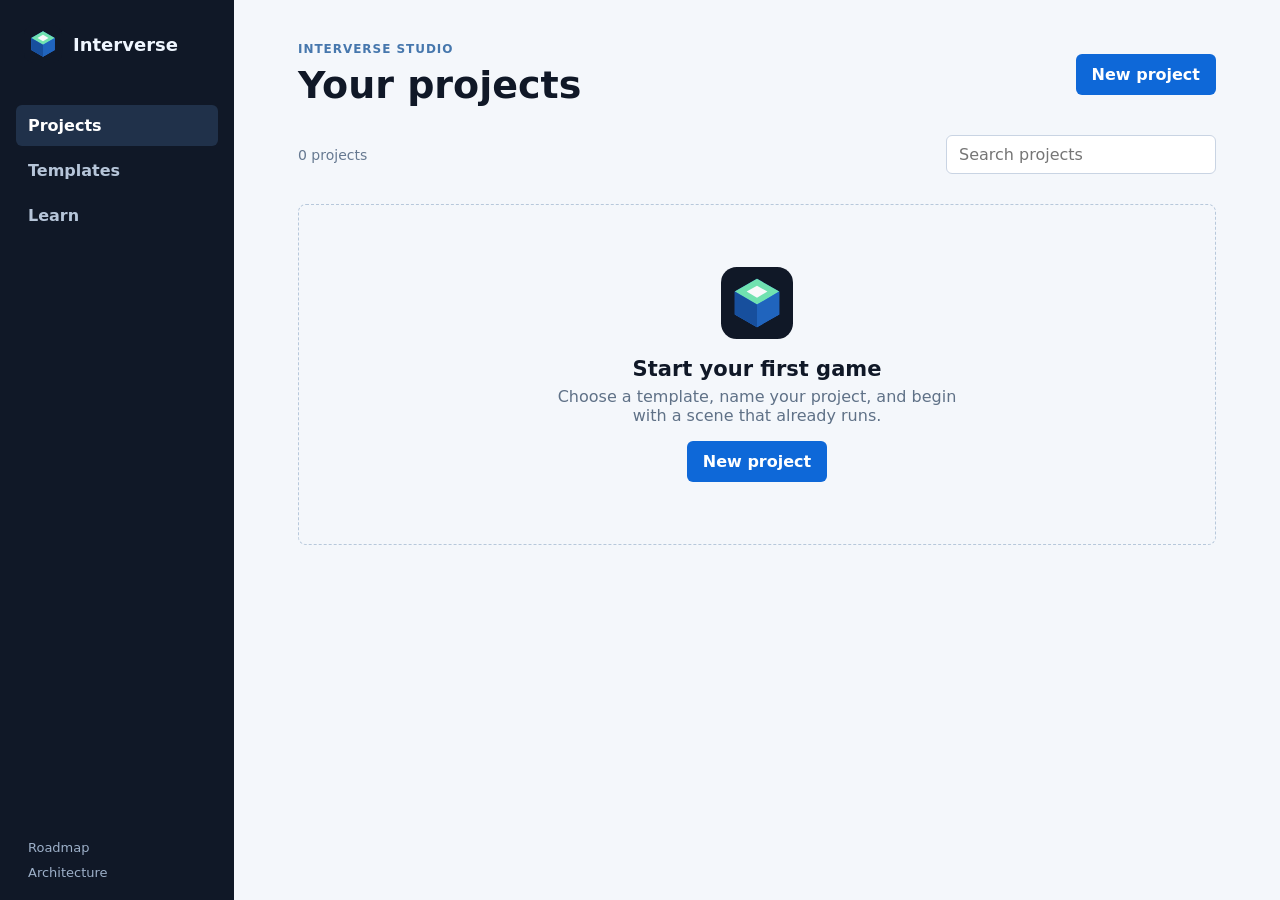
==== docs/index.html @ 60741299 "Add project manifest workflow" ====
<!doctype html>
<html lang="en">
  <head>
    <meta charset="utf-8" />
    <meta name="viewport" content="width=device-width, initial-scale=1" />
    <meta name="theme-color" content="#101827" />
    <meta name="apple-mobile-web-app-capable" content="yes" />
    <meta name="apple-mobile-web-app-status-bar-style" content="black-translucent" />
    <title>Interverse Studio</title>
    <link rel="manifest" href="manifest.webmanifest" />
    <link rel="icon" href="assets/interverse-mark.svg" type="image/svg+xml" />
    <link rel="apple-touch-icon" href="assets/interverse-mark-180.png" />
    <link rel="stylesheet" href="styles.css" />
  </head>
  <body>
    <div class="app-shell">
      <aside class="sidebar" aria-label="Main navigation">
        <a class="brand" href="./" aria-label="Interverse Studio home"><img src="assets/interverse-mark.svg" alt="" width="38" height="38" /><span>Interverse</span></a>
        <nav>
          <button class="nav-item active" type="button" data-view="projects">Projects</button>
          <button class="nav-item" type="button" data-view="templates">Templates</button>
          <button class="nav-item" type="button" data-view="learn">Learn</button>
        </nav>
        <div class="sidebar-footer"><a href="roadmap.md">Roadmap</a><a href="architecture.md">Architecture</a></div>
      </aside>
      <main>
        <header class="topbar"><div><p class="eyebrow">Interverse Studio</p><h1 id="view-title">Your projects</h1></div><button class="primary-button" id="new-project-button" type="button">New project</button></header>
        <section id="install-banner" class="install-banner" hidden aria-live="polite"><div><strong>Keep Studio close</strong><p id="install-copy">Install Interverse Studio for a focused, app-like workspace.</p></div><div class="install-actions"><button class="text-button" id="dismiss-install" type="button">Not now</button><button class="secondary-button" id="install-button" type="button">Install</button></div></section>
        <section class="content-view active" data-view-content="projects"><div class="project-toolbar"><p id="project-count" class="muted"></p><label class="search-field"><span class="sr-only">Search projects</span><input id="project-search" type="search" placeholder="Search projects" autocomplete="off" /></label></div><div id="project-grid" class="project-grid"></div><section id="empty-state" class="empty-state" hidden><img src="assets/interverse-mark.svg" alt="" width="72" height="72" /><h2>Start your first game</h2><p>Choose a template, name your project, and begin with a scene that already runs.</p><button class="primary-button" type="button" data-open-project-dialog>New project</button></section></section>
        <section class="content-view" data-view-content="templates" hidden><div class="section-heading"><p class="eyebrow">Starting points</p><h2>Templates made for the first playable build</h2></div><div id="template-grid" class="template-grid"></div></section>
        <section class="content-view" data-view-content="learn" hidden><div class="section-heading"><p class="eyebrow">Learn by building</p><h2>The shortest route to a playable scene</h2></div><ol class="learning-path"><li><span>1</span><div><strong>Create a project</strong><p>Start from a focused 2D template instead of an empty scene.</p></div></li><li><span>2</span><div><strong>Build one interaction</strong><p>Place a player, an obstacle, and a goal before adding more systems.</p></div></li><li><span>3</span><div><strong>Play and share</strong><p>Use web preview first, then export through the native editor when it is ready.</p></div></li></ol></section>
      </main>
    </div>
    <dialog id="project-dialog" aria-labelledby="dialog-title"><form id="project-form" method="dialog"><div class="dialog-header"><div><p class="eyebrow">New project</p><h2 id="dialog-title">Choose a starting point</h2></div><button class="icon-button" type="button" id="close-dialog" aria-label="Close">&#215;</button></div><label class="form-label" for="project-name">Project name</label><input id="project-name" name="project-name" maxlength="48" placeholder="My first game" required /><fieldset><legend>Template</legend><div id="template-options" class="template-options"></div></fieldset><div class="dialog-actions"><button class="text-button" type="button" id="cancel-dialog">Cancel</button><button class="primary-button" type="submit">Create project</button></div></form></dialog>
    <template id="project-card-template"><article class="project-card"><div class="project-art"><span></span></div><div class="project-card-content"><p class="project-template"></p><h2></h2><div class="project-meta"><span class="project-date"></span><div class="project-actions"><button class="export-project" type="button">Export</button><button class="delete-project" type="button">Remove</button></div></div></div></article></template>
    <script src="app.js"></script>
  </body>
</html>
---- docs/styles.css ----
:root { color: #101827; background: #f4f7fb; font-family: Inter, ui-sans-serif, system-ui, -apple-system, BlinkMacSystemFont, "Segoe UI", sans-serif; }
* { box-sizing: border-box; }
[hidden] { display: none !important; }
body { margin: 0; min-width: 320px; }
button, input { font: inherit; }
button { cursor: pointer; }
.app-shell { min-height: 100vh; display: grid; grid-template-columns: 234px minmax(0, 1fr); }
.sidebar { background: #101827; color: #eff6ff; display: flex; flex-direction: column; padding: 25px 16px 20px; }
.brand { color: inherit; display: flex; align-items: center; gap: 11px; font-size: 18px; font-weight: 750; text-decoration: none; margin: 0 8px 42px; }
.brand img { border-radius: 10px; }
nav { display: grid; gap: 4px; }
.nav-item { background: transparent; border: 0; border-radius: 6px; color: #b6c5d9; font-weight: 650; padding: 11px 12px; text-align: left; }
.nav-item:hover, .nav-item.active { background: #20314a; color: #fff; }
.sidebar-footer { display: grid; gap: 10px; margin: auto 12px 0; }
.sidebar-footer a { color: #9db0c9; font-size: 13px; text-decoration: none; }
.sidebar-footer a:hover { color: #fff; }
main { max-width: 1420px; padding: 42px clamp(24px, 5vw, 78px) 72px; width: 100%; }
.topbar { align-items: center; display: flex; gap: 20px; justify-content: space-between; margin-bottom: 28px; }
.eyebrow { color: #4677ad; font-size: 12px; font-weight: 800; letter-spacing: .08em; margin: 0 0 7px; text-transform: uppercase; }
h1, h2, p { margin-top: 0; }
h1 { font-size: clamp(28px, 3vw, 38px); letter-spacing: 0; margin-bottom: 0; }
h2 { letter-spacing: 0; }
.primary-button, .secondary-button, .text-button, .icon-button { border-radius: 6px; border: 0; font-weight: 750; }
.primary-button { background: #0e68d8; color: #fff; padding: 11px 16px; }
.primary-button:hover { background: #0759bd; }
.secondary-button { background: #fff; border: 1px solid #b6c5d9; color: #16233a; padding: 9px 13px; }
.text-button { background: transparent; color: #335779; padding: 9px 12px; }
.text-button:hover { color: #0e68d8; }
.install-banner { align-items: center; background: #dcecff; border: 1px solid #b7d5fb; border-radius: 8px; display: flex; gap: 20px; justify-content: space-between; margin-bottom: 31px; padding: 16px 18px; }
.install-banner strong { font-size: 15px; }
.install-banner p { color: #3d5570; font-size: 14px; margin: 4px 0 0; }
.install-actions { display: flex; align-items: center; gap: 2px; flex-shrink: 0; }
.content-view { animation: appear .18s ease-out; }
@keyframes appear { from { opacity: 0; transform: translateY(4px); } to { opacity: 1; transform: none; } }
.project-toolbar { align-items: center; display: flex; justify-content: space-between; margin-bottom: 18px; }
.muted { color: #667991; font-size: 14px; margin: 0; }
.search-field input { background: #fff; border: 1px solid #c9d4e3; border-radius: 6px; padding: 9px 12px; width: min(270px, 42vw); }
.search-field input:focus, #project-name:focus { border-color: #0e68d8; box-shadow: 0 0 0 3px #b7d5fb; outline: 0; }
.project-grid, .template-grid { display: grid; gap: 18px; grid-template-columns: repeat(auto-fill, minmax(220px, 1fr)); }
.project-card { background: #fff; border: 1px solid #d7e0eb; border-radius: 8px; overflow: hidden; }
.project-art { align-items: center; aspect-ratio: 1.8; background: linear-gradient(135deg, #174f9d, #2b79e8 55%, #70e2b0); display: flex; justify-content: center; }
.project-art span { background: #fff; border-radius: 50%; box-shadow: 44px 22px 0 #9fe9c9, -44px 18px 0 #f7c65b; height: 38px; width: 38px; }
.project-card-content { padding: 15px; }
.project-template { color: #4677ad; font-size: 12px; font-weight: 800; letter-spacing: .06em; margin-bottom: 6px; text-transform: uppercase; }
.project-card h2 { font-size: 17px; margin-bottom: 18px; overflow-wrap: anywhere; }
.project-meta { align-items: center; color: #72849a; display: flex; font-size: 12px; justify-content: space-between; }
.project-actions { display: flex; gap: 12px; }
.export-project { background: transparent; border: 0; color: #0e68d8; font-size: 12px; padding: 0; }
.export-project:hover { text-decoration: underline; }
.delete-project { background: transparent; border: 0; color: #64768c; font-size: 12px; padding: 0; }
.delete-project:hover { color: #bf283c; text-decoration: underline; }
.empty-state { align-items: center; border: 1px dashed #b7c8db; border-radius: 8px; display: flex; flex-direction: column; margin-top: 12px; padding: 62px 22px; text-align: center; }
.empty-state h2 { font-size: 21px; margin: 18px 0 6px; }
.empty-state p { color: #5f7187; max-width: 420px; }
.section-heading { max-width: 660px; margin-bottom: 26px; }
.section-heading h2 { font-size: clamp(24px, 2.5vw, 31px); margin-bottom: 0; }
.template-card { background: #fff; border: 1px solid #d7e0eb; border-radius: 8px; min-height: 194px; padding: 20px; }
.template-card:nth-child(2n) { border-top: 4px solid #f1b544; }
.template-card:nth-child(3n) { border-top: 4px solid #38b98d; }
.template-icon { align-items: center; background: #e4f0ff; border-radius: 6px; color: #0e68d8; display: flex; font-weight: 850; height: 35px; justify-content: center; width: 35px; }
.template-card h3 { font-size: 17px; margin: 18px 0 7px; }
.template-card p { color: #60728a; font-size: 14px; min-height: 42px; }
.template-card button { margin-top: 9px; }
.learning-path { display: grid; gap: 1px; list-style: none; margin: 0; max-width: 720px; padding: 0; }
.learning-path li { align-items: flex-start; background: #fff; border: 1px solid #d7e0eb; display: flex; gap: 17px; padding: 19px; }
.learning-path li:first-child { border-radius: 8px 8px 0 0; }
.learning-path li:last-child { border-radius: 0 0 8px 8px; }
.learning-path span { align-items: center; background: #101827; border-radius: 50%; color: #fff; display: flex; flex: 0 0 29px; font-size: 13px; font-weight: 750; height: 29px; justify-content: center; }
.learning-path strong { font-size: 16px; }
.learning-path p { color: #60728a; font-size: 14px; margin: 5px 0 0; }
dialog { border: 0; border-radius: 8px; box-shadow: 0 24px 80px #0b172b66; color: #101827; max-width: min(510px, calc(100% - 32px)); padding: 0; width: 100%; }
dialog::backdrop { background: #10182799; }
dialog form { padding: 25px; }
.dialog-header { align-items: flex-start; display: flex; justify-content: space-between; margin-bottom: 23px; }
.dialog-header h2 { font-size: 23px; margin-bottom: 0; }
.icon-button { background: transparent; color: #52657d; font-size: 28px; line-height: 24px; padding: 1px 7px; }
.form-label, legend { display: block; font-size: 13px; font-weight: 750; margin-bottom: 7px; }
#project-name { border: 1px solid #c9d4e3; border-radius: 6px; padding: 11px; width: 100%; }
fieldset { border: 0; margin: 24px 0 0; padding: 0; }
.template-options { display: grid; gap: 8px; }
.template-option { align-items: center; border: 1px solid #d1dce9; border-radius: 6px; display: flex; gap: 10px; padding: 11px; }
.template-option:has(input:checked) { background: #edf5ff; border-color: #75aae8; }
.template-option input { accent-color: #0e68d8; }
.template-option span { display: block; }
.template-option small { color: #63758c; display: block; margin-top: 2px; }
.dialog-actions { display: flex; gap: 8px; justify-content: flex-end; margin-top: 25px; }
.sr-only { height: 1px; margin: -1px; overflow: hidden; position: absolute; width: 1px; clip: rect(0, 0, 0, 0); }
@media (max-width: 700px) { .app-shell { display: block; } .sidebar { align-items: center; flex-direction: row; min-height: 68px; padding: 12px 16px; } .brand { margin: 0 21px 0 0; } .brand span { display: none; } .sidebar nav { display: flex; gap: 2px; } .nav-item { padding: 9px 8px; font-size: 13px; } .sidebar-footer { display: none; } main { padding: 28px 20px 48px; } .topbar { align-items: flex-start; } .primary-button { padding: 10px 12px; } .install-banner { align-items: flex-start; flex-direction: column; gap: 10px; } .project-toolbar { align-items: flex-start; flex-direction: column; gap: 12px; } .search-field, .search-field input { width: 100%; } .project-grid, .template-grid { grid-template-columns: 1fr; } }
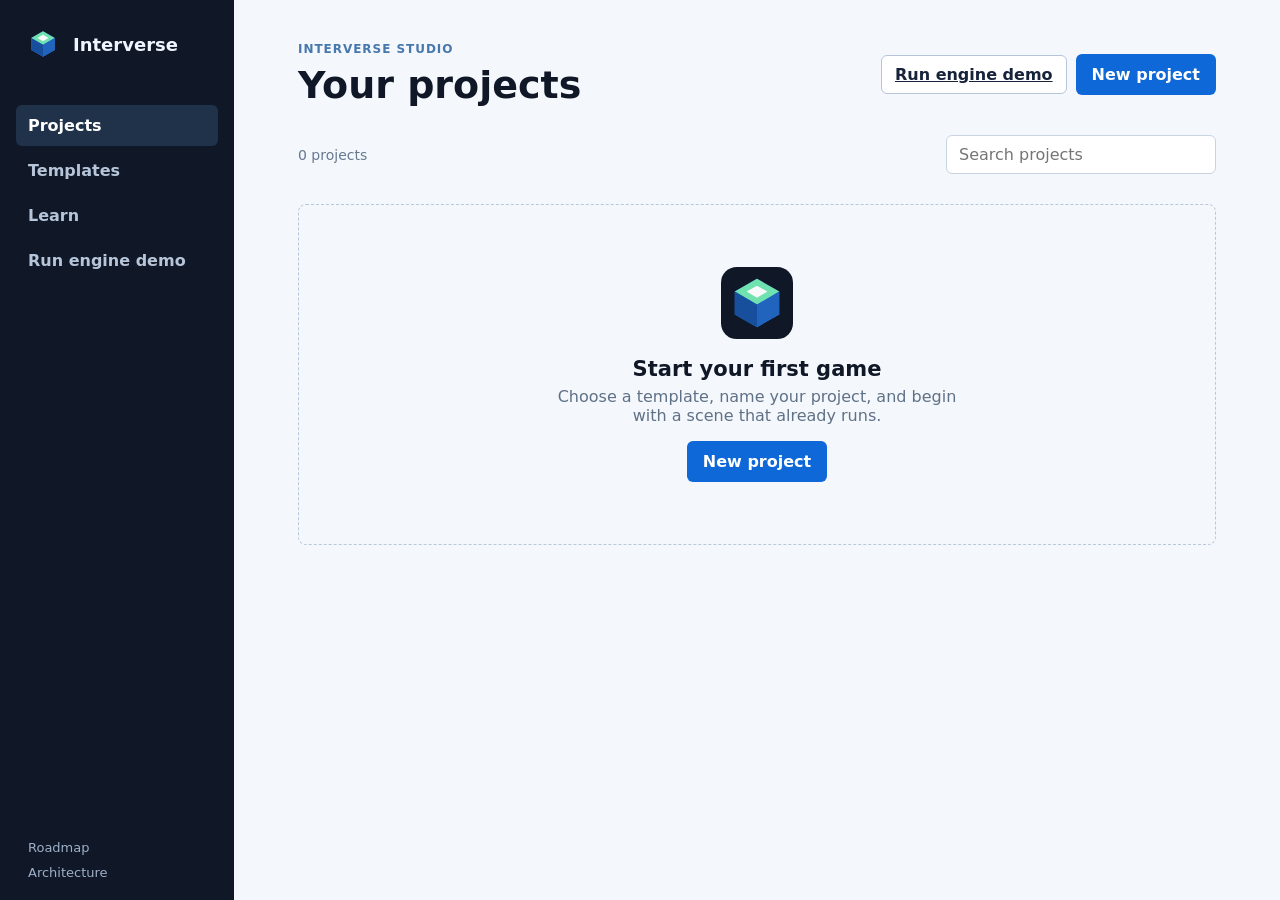
==== commit 4157997d: "Publish engine demo to Pages" ====
--- a/docs/index.html
+++ b/docs/index.html
@@ -20,11 +20,12 @@
           <button class="nav-item active" type="button" data-view="projects">Projects</button>
           <button class="nav-item" type="button" data-view="templates">Templates</button>
           <button class="nav-item" type="button" data-view="learn">Learn</button>
+          <a class="nav-item" href="play/">Run engine demo</a>
         </nav>
         <div class="sidebar-footer"><a href="roadmap.md">Roadmap</a><a href="architecture.md">Architecture</a></div>
       </aside>
       <main>
-        <header class="topbar"><div><p class="eyebrow">Interverse Studio</p><h1 id="view-title">Your projects</h1></div><button class="primary-button" id="new-project-button" type="button">New project</button></header>
+        <header class="topbar"><div><p class="eyebrow">Interverse Studio</p><h1 id="view-title">Your projects</h1></div><div class="topbar-actions"><a class="secondary-button" href="play/">Run engine demo</a><button class="primary-button" id="new-project-button" type="button">New project</button></div></header>
         <section id="install-banner" class="install-banner" hidden aria-live="polite"><div><strong>Keep Studio close</strong><p id="install-copy">Install Interverse Studio for a focused, app-like workspace.</p></div><div class="install-actions"><button class="text-button" id="dismiss-install" type="button">Not now</button><button class="secondary-button" id="install-button" type="button">Install</button></div></section>
         <section class="content-view active" data-view-content="projects"><div class="project-toolbar"><p id="project-count" class="muted"></p><label class="search-field"><span class="sr-only">Search projects</span><input id="project-search" type="search" placeholder="Search projects" autocomplete="off" /></label></div><div id="project-grid" class="project-grid"></div><section id="empty-state" class="empty-state" hidden><img src="assets/interverse-mark.svg" alt="" width="72" height="72" /><h2>Start your first game</h2><p>Choose a template, name your project, and begin with a scene that already runs.</p><button class="primary-button" type="button" data-open-project-dialog>New project</button></section></section>
         <section class="content-view" data-view-content="templates" hidden><div class="section-heading"><p class="eyebrow">Starting points</p><h2>Templates made for the first playable build</h2></div><div id="template-grid" class="template-grid"></div></section>
--- a/docs/styles.css
+++ b/docs/styles.css
@@ -9,13 +9,14 @@
 .brand { color: inherit; display: flex; align-items: center; gap: 11px; font-size: 18px; font-weight: 750; text-decoration: none; margin: 0 8px 42px; }
 .brand img { border-radius: 10px; }
 nav { display: grid; gap: 4px; }
-.nav-item { background: transparent; border: 0; border-radius: 6px; color: #b6c5d9; font-weight: 650; padding: 11px 12px; text-align: left; }
+.nav-item { background: transparent; border: 0; border-radius: 6px; color: #b6c5d9; display: block; font-weight: 650; padding: 11px 12px; text-align: left; text-decoration: none; }
 .nav-item:hover, .nav-item.active { background: #20314a; color: #fff; }
 .sidebar-footer { display: grid; gap: 10px; margin: auto 12px 0; }
 .sidebar-footer a { color: #9db0c9; font-size: 13px; text-decoration: none; }
 .sidebar-footer a:hover { color: #fff; }
 main { max-width: 1420px; padding: 42px clamp(24px, 5vw, 78px) 72px; width: 100%; }
 .topbar { align-items: center; display: flex; gap: 20px; justify-content: space-between; margin-bottom: 28px; }
+.topbar-actions { align-items: center; display: flex; gap: 9px; }
 .eyebrow { color: #4677ad; font-size: 12px; font-weight: 800; letter-spacing: .08em; margin: 0 0 7px; text-transform: uppercase; }
 h1, h2, p { margin-top: 0; }
 h1 { font-size: clamp(28px, 3vw, 38px); letter-spacing: 0; margin-bottom: 0; }
@@ -85,4 +86,4 @@
 .template-option small { color: #63758c; display: block; margin-top: 2px; }
 .dialog-actions { display: flex; gap: 8px; justify-content: flex-end; margin-top: 25px; }
 .sr-only { height: 1px; margin: -1px; overflow: hidden; position: absolute; width: 1px; clip: rect(0, 0, 0, 0); }
-@media (max-width: 700px) { .app-shell { display: block; } .sidebar { align-items: center; flex-direction: row; min-height: 68px; padding: 12px 16px; } .brand { margin: 0 21px 0 0; } .brand span { display: none; } .sidebar nav { display: flex; gap: 2px; } .nav-item { padding: 9px 8px; font-size: 13px; } .sidebar-footer { display: none; } main { padding: 28px 20px 48px; } .topbar { align-items: flex-start; } .primary-button { padding: 10px 12px; } .install-banner { align-items: flex-start; flex-direction: column; gap: 10px; } .project-toolbar { align-items: flex-start; flex-direction: column; gap: 12px; } .search-field, .search-field input { width: 100%; } .project-grid, .template-grid { grid-template-columns: 1fr; } }
+@media (max-width: 700px) { .app-shell { display: block; } .sidebar { align-items: center; flex-direction: row; min-height: 68px; padding: 12px 16px; } .brand { margin: 0 21px 0 0; } .brand span { display: none; } .sidebar nav { display: flex; gap: 2px; } .nav-item { padding: 9px 8px; font-size: 13px; } .sidebar nav .nav-item:last-child { display: none; } .sidebar-footer { display: none; } main { padding: 28px 20px 48px; } .topbar { align-items: flex-start; } .topbar-actions { flex-direction: column-reverse; align-items: stretch; } .primary-button, .secondary-button { padding: 10px 12px; text-align: center; } .install-banner { align-items: flex-start; flex-direction: column; gap: 10px; } .project-toolbar { align-items: flex-start; flex-direction: column; gap: 12px; } .search-field, .search-field input { width: 100%; } .project-grid, .template-grid { grid-template-columns: 1fr; } }
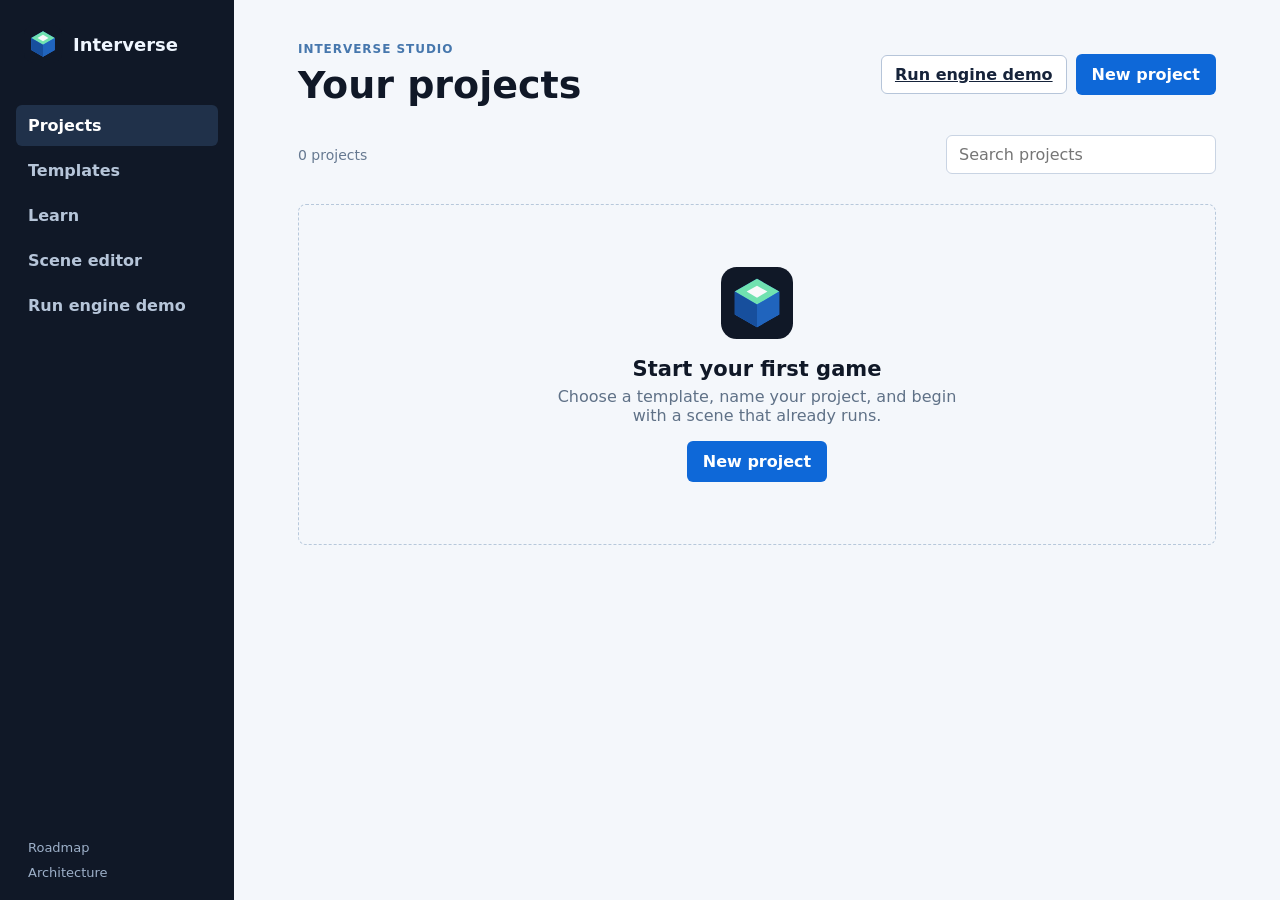
==== commit dacaf59a: "Add web scene editor" ====
--- a/docs/index.html
+++ b/docs/index.html
@@ -20,6 +20,7 @@
           <button class="nav-item active" type="button" data-view="projects">Projects</button>
           <button class="nav-item" type="button" data-view="templates">Templates</button>
           <button class="nav-item" type="button" data-view="learn">Learn</button>
+          <a class="nav-item" href="editor/">Scene editor</a>
           <a class="nav-item" href="play/">Run engine demo</a>
         </nav>
         <div class="sidebar-footer"><a href="roadmap.md">Roadmap</a><a href="architecture.md">Architecture</a></div>
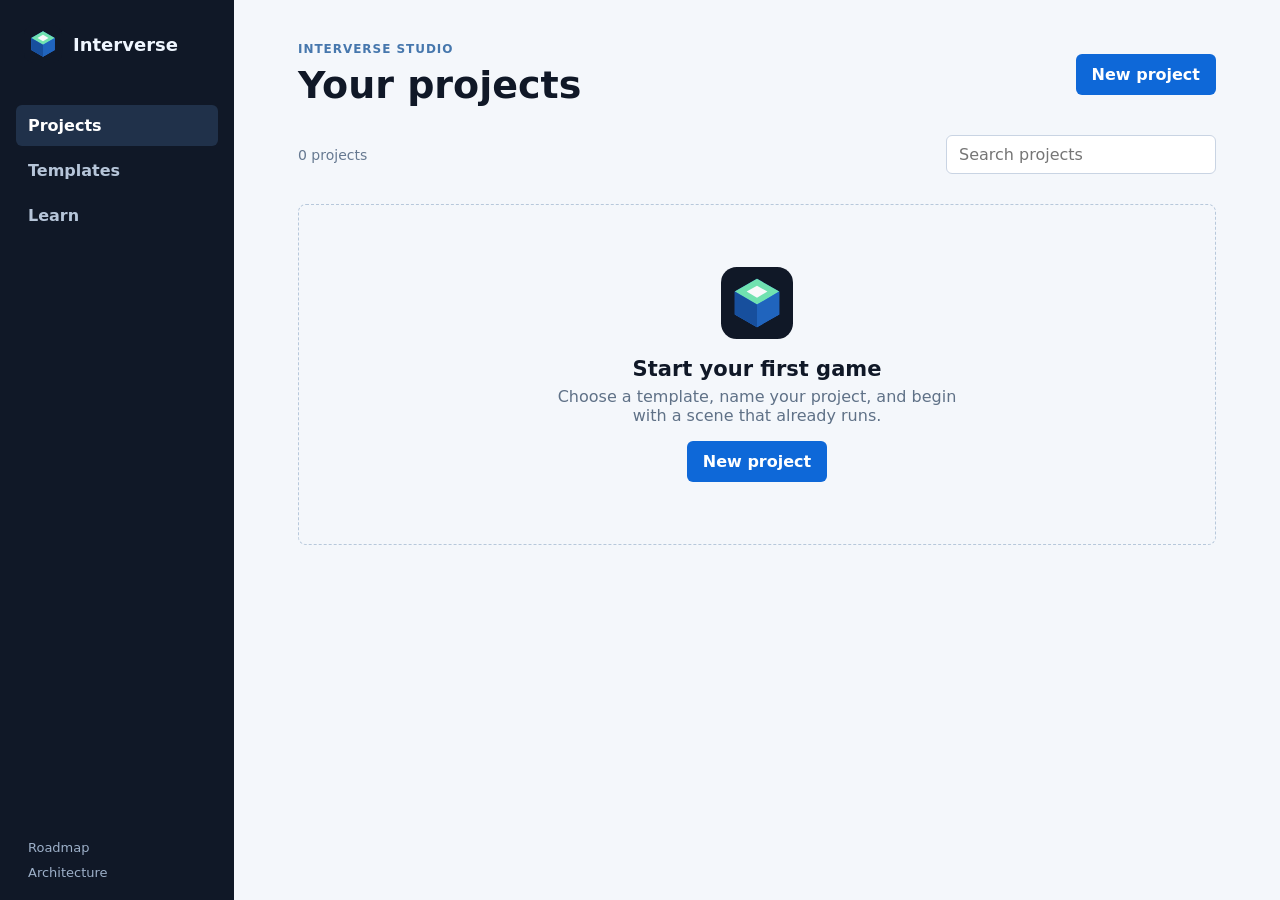
==== commit 3e19e1a8: "Merge pull request #5 from FabianB14/fabian-branch Fabian branch" ====
--- a/docs/index.html
+++ b/docs/index.html
@@ -20,13 +20,11 @@
           <button class="nav-item active" type="button" data-view="projects">Projects</button>
           <button class="nav-item" type="button" data-view="templates">Templates</button>
           <button class="nav-item" type="button" data-view="learn">Learn</button>
-          <a class="nav-item" href="editor/">Scene editor</a>
-          <a class="nav-item" href="play/">Run engine demo</a>
         </nav>
         <div class="sidebar-footer"><a href="roadmap.md">Roadmap</a><a href="architecture.md">Architecture</a></div>
       </aside>
       <main>
-        <header class="topbar"><div><p class="eyebrow">Interverse Studio</p><h1 id="view-title">Your projects</h1></div><div class="topbar-actions"><a class="secondary-button" href="play/">Run engine demo</a><button class="primary-button" id="new-project-button" type="button">New project</button></div></header>
+        <header class="topbar"><div><p class="eyebrow">Interverse Studio</p><h1 id="view-title">Your projects</h1></div><button class="primary-button" id="new-project-button" type="button">New project</button></header>
         <section id="install-banner" class="install-banner" hidden aria-live="polite"><div><strong>Keep Studio close</strong><p id="install-copy">Install Interverse Studio for a focused, app-like workspace.</p></div><div class="install-actions"><button class="text-button" id="dismiss-install" type="button">Not now</button><button class="secondary-button" id="install-button" type="button">Install</button></div></section>
         <section class="content-view active" data-view-content="projects"><div class="project-toolbar"><p id="project-count" class="muted"></p><label class="search-field"><span class="sr-only">Search projects</span><input id="project-search" type="search" placeholder="Search projects" autocomplete="off" /></label></div><div id="project-grid" class="project-grid"></div><section id="empty-state" class="empty-state" hidden><img src="assets/interverse-mark.svg" alt="" width="72" height="72" /><h2>Start your first game</h2><p>Choose a template, name your project, and begin with a scene that already runs.</p><button class="primary-button" type="button" data-open-project-dialog>New project</button></section></section>
         <section class="content-view" data-view-content="templates" hidden><div class="section-heading"><p class="eyebrow">Starting points</p><h2>Templates made for the first playable build</h2></div><div id="template-grid" class="template-grid"></div></section>
--- a/docs/styles.css
+++ b/docs/styles.css
@@ -9,14 +9,13 @@
 .brand { color: inherit; display: flex; align-items: center; gap: 11px; font-size: 18px; font-weight: 750; text-decoration: none; margin: 0 8px 42px; }
 .brand img { border-radius: 10px; }
 nav { display: grid; gap: 4px; }
-.nav-item { background: transparent; border: 0; border-radius: 6px; color: #b6c5d9; display: block; font-weight: 650; padding: 11px 12px; text-align: left; text-decoration: none; }
+.nav-item { background: transparent; border: 0; border-radius: 6px; color: #b6c5d9; font-weight: 650; padding: 11px 12px; text-align: left; }
 .nav-item:hover, .nav-item.active { background: #20314a; color: #fff; }
 .sidebar-footer { display: grid; gap: 10px; margin: auto 12px 0; }
 .sidebar-footer a { color: #9db0c9; font-size: 13px; text-decoration: none; }
 .sidebar-footer a:hover { color: #fff; }
 main { max-width: 1420px; padding: 42px clamp(24px, 5vw, 78px) 72px; width: 100%; }
 .topbar { align-items: center; display: flex; gap: 20px; justify-content: space-between; margin-bottom: 28px; }
-.topbar-actions { align-items: center; display: flex; gap: 9px; }
 .eyebrow { color: #4677ad; font-size: 12px; font-weight: 800; letter-spacing: .08em; margin: 0 0 7px; text-transform: uppercase; }
 h1, h2, p { margin-top: 0; }
 h1 { font-size: clamp(28px, 3vw, 38px); letter-spacing: 0; margin-bottom: 0; }
@@ -86,4 +85,4 @@
 .template-option small { color: #63758c; display: block; margin-top: 2px; }
 .dialog-actions { display: flex; gap: 8px; justify-content: flex-end; margin-top: 25px; }
 .sr-only { height: 1px; margin: -1px; overflow: hidden; position: absolute; width: 1px; clip: rect(0, 0, 0, 0); }
-@media (max-width: 700px) { .app-shell { display: block; } .sidebar { align-items: center; flex-direction: row; min-height: 68px; padding: 12px 16px; } .brand { margin: 0 21px 0 0; } .brand span { display: none; } .sidebar nav { display: flex; gap: 2px; } .nav-item { padding: 9px 8px; font-size: 13px; } .sidebar nav .nav-item:last-child { display: none; } .sidebar-footer { display: none; } main { padding: 28px 20px 48px; } .topbar { align-items: flex-start; } .topbar-actions { flex-direction: column-reverse; align-items: stretch; } .primary-button, .secondary-button { padding: 10px 12px; text-align: center; } .install-banner { align-items: flex-start; flex-direction: column; gap: 10px; } .project-toolbar { align-items: flex-start; flex-direction: column; gap: 12px; } .search-field, .search-field input { width: 100%; } .project-grid, .template-grid { grid-template-columns: 1fr; } }
+@media (max-width: 700px) { .app-shell { display: block; } .sidebar { align-items: center; flex-direction: row; min-height: 68px; padding: 12px 16px; } .brand { margin: 0 21px 0 0; } .brand span { display: none; } .sidebar nav { display: flex; gap: 2px; } .nav-item { padding: 9px 8px; font-size: 13px; } .sidebar-footer { display: none; } main { padding: 28px 20px 48px; } .topbar { align-items: flex-start; } .primary-button { padding: 10px 12px; } .install-banner { align-items: flex-start; flex-direction: column; gap: 10px; } .project-toolbar { align-items: flex-start; flex-direction: column; gap: 12px; } .search-field, .search-field input { width: 100%; } .project-grid, .template-grid { grid-template-columns: 1fr; } }
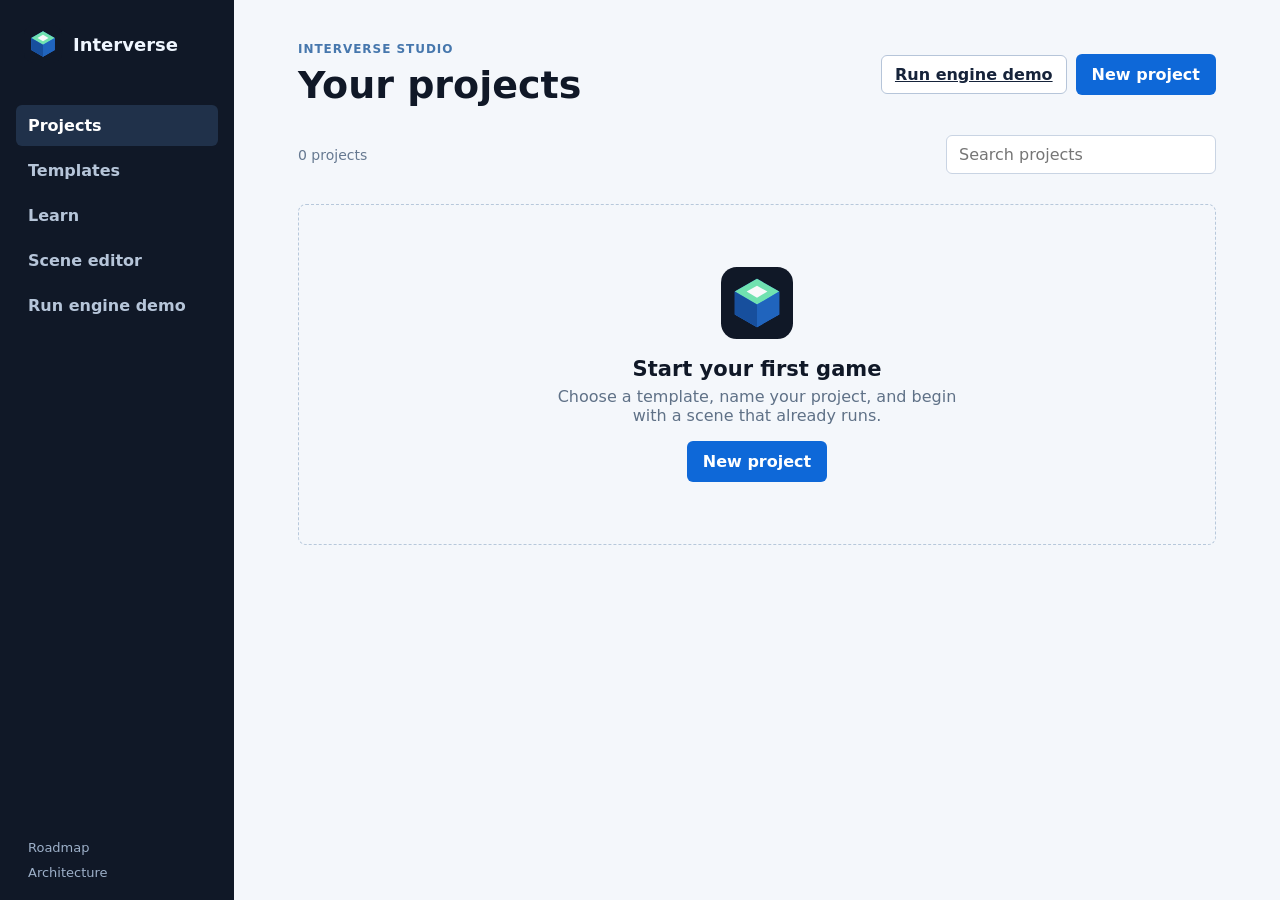
==== commit 29f3e2bb: "Merge pull request #7 from FabianB14/agent/web-runtime-reference Agent/web runtime reference" ====
--- a/docs/index.html
+++ b/docs/index.html
@@ -20,11 +20,13 @@
           <button class="nav-item active" type="button" data-view="projects">Projects</button>
           <button class="nav-item" type="button" data-view="templates">Templates</button>
           <button class="nav-item" type="button" data-view="learn">Learn</button>
+          <a class="nav-item" href="editor/">Scene editor</a>
+          <a class="nav-item" href="play/">Run engine demo</a>
         </nav>
         <div class="sidebar-footer"><a href="roadmap.md">Roadmap</a><a href="architecture.md">Architecture</a></div>
       </aside>
       <main>
-        <header class="topbar"><div><p class="eyebrow">Interverse Studio</p><h1 id="view-title">Your projects</h1></div><button class="primary-button" id="new-project-button" type="button">New project</button></header>
+        <header class="topbar"><div><p class="eyebrow">Interverse Studio</p><h1 id="view-title">Your projects</h1></div><div class="topbar-actions"><a class="secondary-button" href="play/">Run engine demo</a><button class="primary-button" id="new-project-button" type="button">New project</button></div></header>
         <section id="install-banner" class="install-banner" hidden aria-live="polite"><div><strong>Keep Studio close</strong><p id="install-copy">Install Interverse Studio for a focused, app-like workspace.</p></div><div class="install-actions"><button class="text-button" id="dismiss-install" type="button">Not now</button><button class="secondary-button" id="install-button" type="button">Install</button></div></section>
         <section class="content-view active" data-view-content="projects"><div class="project-toolbar"><p id="project-count" class="muted"></p><label class="search-field"><span class="sr-only">Search projects</span><input id="project-search" type="search" placeholder="Search projects" autocomplete="off" /></label></div><div id="project-grid" class="project-grid"></div><section id="empty-state" class="empty-state" hidden><img src="assets/interverse-mark.svg" alt="" width="72" height="72" /><h2>Start your first game</h2><p>Choose a template, name your project, and begin with a scene that already runs.</p><button class="primary-button" type="button" data-open-project-dialog>New project</button></section></section>
         <section class="content-view" data-view-content="templates" hidden><div class="section-heading"><p class="eyebrow">Starting points</p><h2>Templates made for the first playable build</h2></div><div id="template-grid" class="template-grid"></div></section>
--- a/docs/styles.css
+++ b/docs/styles.css
@@ -9,13 +9,14 @@
 .brand { color: inherit; display: flex; align-items: center; gap: 11px; font-size: 18px; font-weight: 750; text-decoration: none; margin: 0 8px 42px; }
 .brand img { border-radius: 10px; }
 nav { display: grid; gap: 4px; }
-.nav-item { background: transparent; border: 0; border-radius: 6px; color: #b6c5d9; font-weight: 650; padding: 11px 12px; text-align: left; }
+.nav-item { background: transparent; border: 0; border-radius: 6px; color: #b6c5d9; display: block; font-weight: 650; padding: 11px 12px; text-align: left; text-decoration: none; }
 .nav-item:hover, .nav-item.active { background: #20314a; color: #fff; }
 .sidebar-footer { display: grid; gap: 10px; margin: auto 12px 0; }
 .sidebar-footer a { color: #9db0c9; font-size: 13px; text-decoration: none; }
 .sidebar-footer a:hover { color: #fff; }
 main { max-width: 1420px; padding: 42px clamp(24px, 5vw, 78px) 72px; width: 100%; }
 .topbar { align-items: center; display: flex; gap: 20px; justify-content: space-between; margin-bottom: 28px; }
+.topbar-actions { align-items: center; display: flex; gap: 9px; }
 .eyebrow { color: #4677ad; font-size: 12px; font-weight: 800; letter-spacing: .08em; margin: 0 0 7px; text-transform: uppercase; }
 h1, h2, p { margin-top: 0; }
 h1 { font-size: clamp(28px, 3vw, 38px); letter-spacing: 0; margin-bottom: 0; }
@@ -85,4 +86,4 @@
 .template-option small { color: #63758c; display: block; margin-top: 2px; }
 .dialog-actions { display: flex; gap: 8px; justify-content: flex-end; margin-top: 25px; }
 .sr-only { height: 1px; margin: -1px; overflow: hidden; position: absolute; width: 1px; clip: rect(0, 0, 0, 0); }
-@media (max-width: 700px) { .app-shell { display: block; } .sidebar { align-items: center; flex-direction: row; min-height: 68px; padding: 12px 16px; } .brand { margin: 0 21px 0 0; } .brand span { display: none; } .sidebar nav { display: flex; gap: 2px; } .nav-item { padding: 9px 8px; font-size: 13px; } .sidebar-footer { display: none; } main { padding: 28px 20px 48px; } .topbar { align-items: flex-start; } .primary-button { padding: 10px 12px; } .install-banner { align-items: flex-start; flex-direction: column; gap: 10px; } .project-toolbar { align-items: flex-start; flex-direction: column; gap: 12px; } .search-field, .search-field input { width: 100%; } .project-grid, .template-grid { grid-template-columns: 1fr; } }
+@media (max-width: 700px) { .app-shell { display: block; } .sidebar { align-items: center; flex-direction: row; min-height: 68px; padding: 12px 16px; } .brand { margin: 0 21px 0 0; } .brand span { display: none; } .sidebar nav { display: flex; gap: 2px; } .nav-item { padding: 9px 8px; font-size: 13px; } .sidebar nav .nav-item:last-child { display: none; } .sidebar-footer { display: none; } main { padding: 28px 20px 48px; } .topbar { align-items: flex-start; } .topbar-actions { flex-direction: column-reverse; align-items: stretch; } .primary-button, .secondary-button { padding: 10px 12px; text-align: center; } .install-banner { align-items: flex-start; flex-direction: column; gap: 10px; } .project-toolbar { align-items: flex-start; flex-direction: column; gap: 12px; } .search-field, .search-field input { width: 100%; } .project-grid, .template-grid { grid-template-columns: 1fr; } }
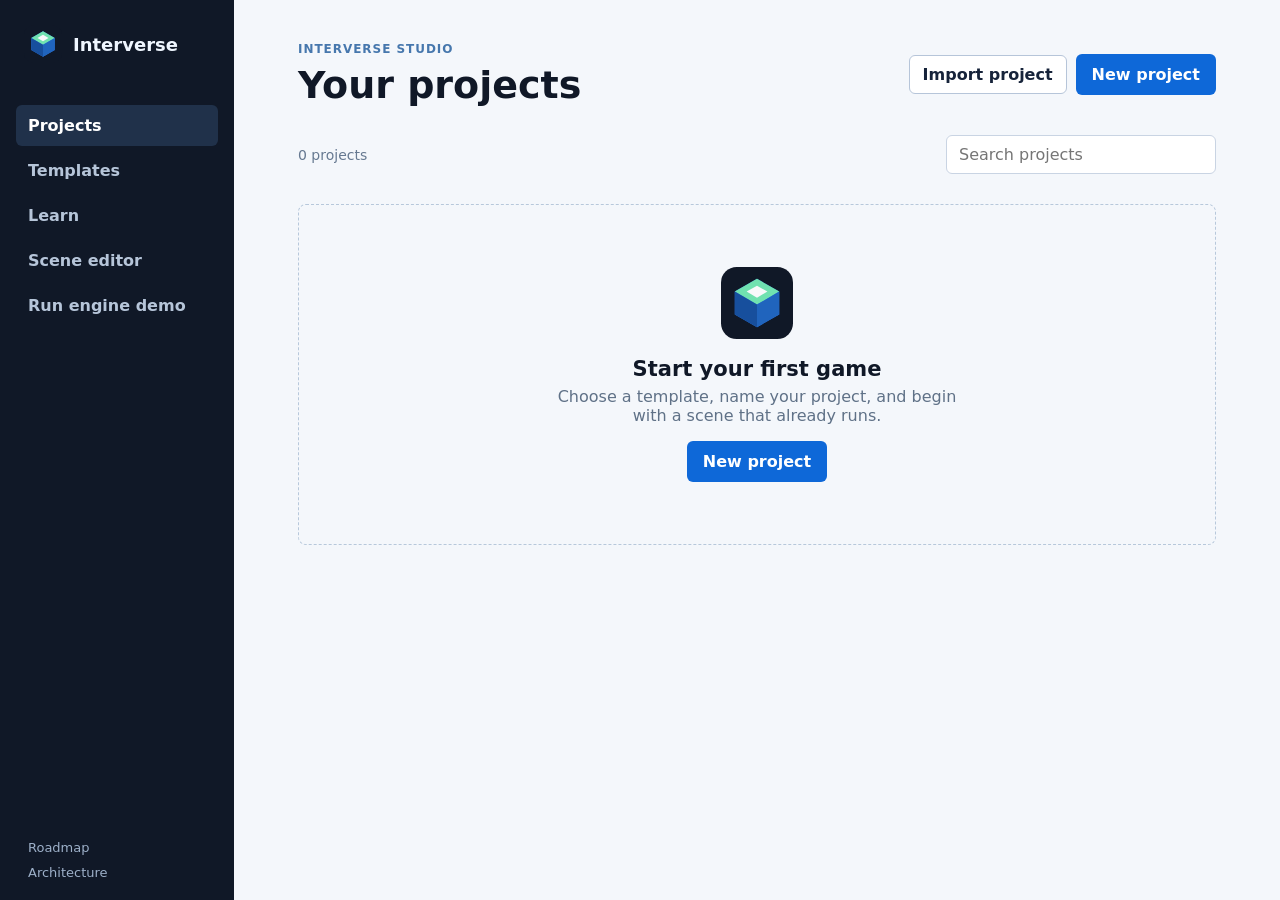
==== commit dde2ae80: "Add portable project workflow" ====
--- a/docs/index.html
+++ b/docs/index.html
@@ -26,7 +26,7 @@
         <div class="sidebar-footer"><a href="roadmap.md">Roadmap</a><a href="architecture.md">Architecture</a></div>
       </aside>
       <main>
-        <header class="topbar"><div><p class="eyebrow">Interverse Studio</p><h1 id="view-title">Your projects</h1></div><div class="topbar-actions"><a class="secondary-button" href="play/">Run engine demo</a><button class="primary-button" id="new-project-button" type="button">New project</button></div></header>
+        <header class="topbar"><div><p class="eyebrow">Interverse Studio</p><h1 id="view-title">Your projects</h1></div><div class="topbar-actions"><button class="secondary-button" id="import-project-button" type="button">Import project</button><button class="primary-button" id="new-project-button" type="button">New project</button></div></header>
         <section id="install-banner" class="install-banner" hidden aria-live="polite"><div><strong>Keep Studio close</strong><p id="install-copy">Install Interverse Studio for a focused, app-like workspace.</p></div><div class="install-actions"><button class="text-button" id="dismiss-install" type="button">Not now</button><button class="secondary-button" id="install-button" type="button">Install</button></div></section>
         <section class="content-view active" data-view-content="projects"><div class="project-toolbar"><p id="project-count" class="muted"></p><label class="search-field"><span class="sr-only">Search projects</span><input id="project-search" type="search" placeholder="Search projects" autocomplete="off" /></label></div><div id="project-grid" class="project-grid"></div><section id="empty-state" class="empty-state" hidden><img src="assets/interverse-mark.svg" alt="" width="72" height="72" /><h2>Start your first game</h2><p>Choose a template, name your project, and begin with a scene that already runs.</p><button class="primary-button" type="button" data-open-project-dialog>New project</button></section></section>
         <section class="content-view" data-view-content="templates" hidden><div class="section-heading"><p class="eyebrow">Starting points</p><h2>Templates made for the first playable build</h2></div><div id="template-grid" class="template-grid"></div></section>
@@ -34,7 +34,8 @@
       </main>
     </div>
     <dialog id="project-dialog" aria-labelledby="dialog-title"><form id="project-form" method="dialog"><div class="dialog-header"><div><p class="eyebrow">New project</p><h2 id="dialog-title">Choose a starting point</h2></div><button class="icon-button" type="button" id="close-dialog" aria-label="Close">&#215;</button></div><label class="form-label" for="project-name">Project name</label><input id="project-name" name="project-name" maxlength="48" placeholder="My first game" required /><fieldset><legend>Template</legend><div id="template-options" class="template-options"></div></fieldset><div class="dialog-actions"><button class="text-button" type="button" id="cancel-dialog">Cancel</button><button class="primary-button" type="submit">Create project</button></div></form></dialog>
-    <template id="project-card-template"><article class="project-card"><div class="project-art"><span></span></div><div class="project-card-content"><p class="project-template"></p><h2></h2><div class="project-meta"><span class="project-date"></span><div class="project-actions"><button class="export-project" type="button">Export</button><button class="delete-project" type="button">Remove</button></div></div></div></article></template>
+    <input id="project-import" type="file" accept="application/json,.json,.interverse.json" hidden />
+    <template id="project-card-template"><article class="project-card"><div class="project-art"><span></span></div><div class="project-card-content"><p class="project-template"></p><h2></h2><div class="project-meta"><span class="project-date"></span><div class="project-actions"><button class="open-project" type="button">Open</button><button class="delete-project" type="button">Remove</button></div></div></div></article></template>
     <script src="app.js"></script>
   </body>
 </html>
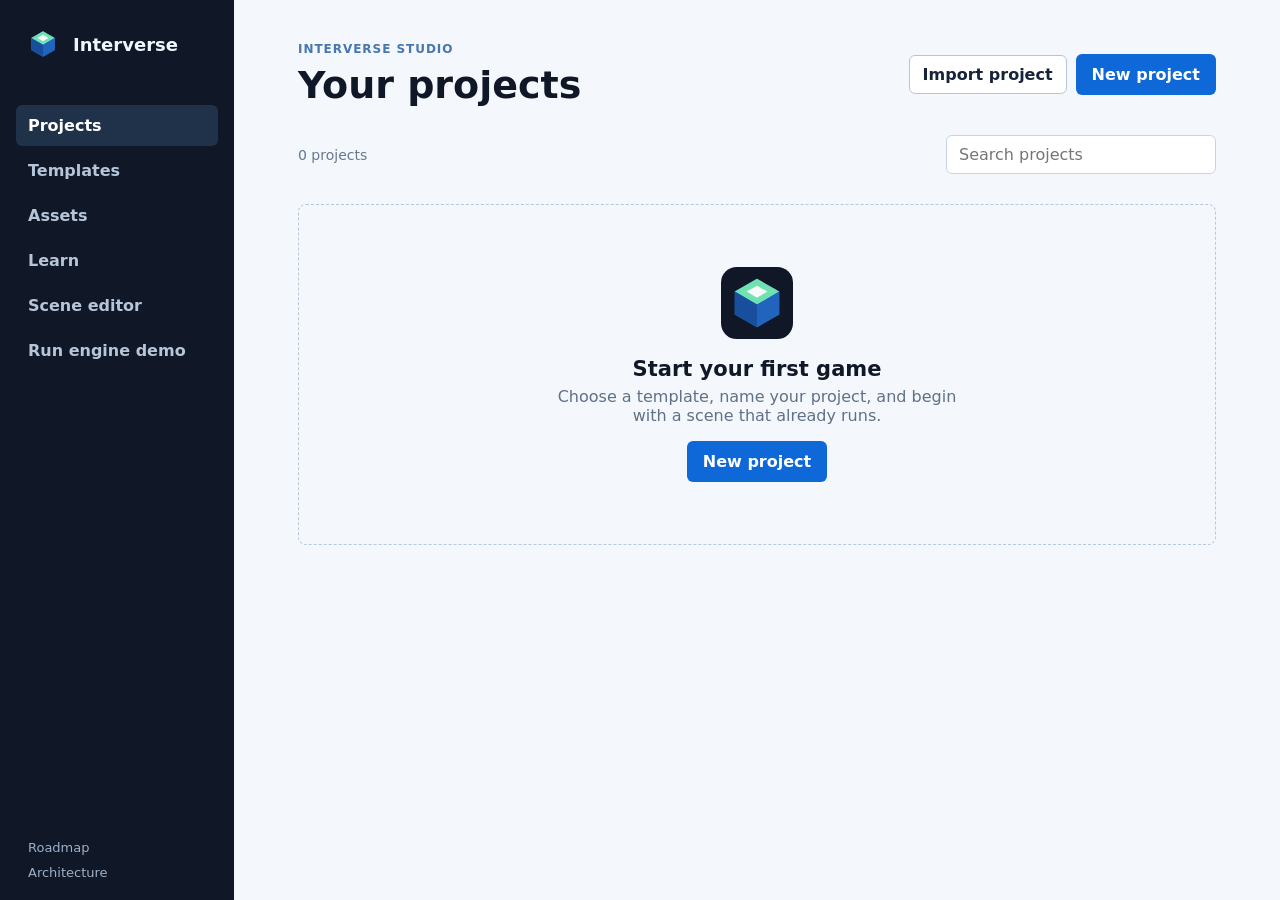
==== commit e057f4ca: "Add image assets and sprite rendering" ====
--- a/docs/index.html
+++ b/docs/index.html
@@ -19,6 +19,7 @@
         <nav>
           <button class="nav-item active" type="button" data-view="projects">Projects</button>
           <button class="nav-item" type="button" data-view="templates">Templates</button>
+          <button class="nav-item" type="button" data-view="assets">Assets</button>
           <button class="nav-item" type="button" data-view="learn">Learn</button>
           <a class="nav-item" href="editor/">Scene editor</a>
           <a class="nav-item" href="play/">Run engine demo</a>
@@ -30,12 +31,15 @@
         <section id="install-banner" class="install-banner" hidden aria-live="polite"><div><strong>Keep Studio close</strong><p id="install-copy">Install Interverse Studio for a focused, app-like workspace.</p></div><div class="install-actions"><button class="text-button" id="dismiss-install" type="button">Not now</button><button class="secondary-button" id="install-button" type="button">Install</button></div></section>
         <section class="content-view active" data-view-content="projects"><div class="project-toolbar"><p id="project-count" class="muted"></p><label class="search-field"><span class="sr-only">Search projects</span><input id="project-search" type="search" placeholder="Search projects" autocomplete="off" /></label></div><div id="project-grid" class="project-grid"></div><section id="empty-state" class="empty-state" hidden><img src="assets/interverse-mark.svg" alt="" width="72" height="72" /><h2>Start your first game</h2><p>Choose a template, name your project, and begin with a scene that already runs.</p><button class="primary-button" type="button" data-open-project-dialog>New project</button></section></section>
         <section class="content-view" data-view-content="templates" hidden><div class="section-heading"><p class="eyebrow">Starting points</p><h2>Templates made for the first playable build</h2></div><div id="template-grid" class="template-grid"></div></section>
+        <section class="content-view" data-view-content="assets" hidden><div class="section-heading"><p class="eyebrow">Asset library</p><h2>Images ready for your scenes</h2><p class="muted">Imported images stay in this browser and can be placed as sprites in the scene editor.</p></div><div class="asset-toolbar"><button class="primary-button" id="import-assets-button" type="button">Import images</button><p id="asset-count" class="muted"></p></div><div id="asset-grid" class="asset-grid"></div><section id="asset-empty-state" class="empty-state" hidden><img src="assets/interverse-mark.svg" alt="" width="72" height="72" /><h2>Import your first image</h2><p>Bring in a PNG, JPG, or WebP and place it directly in a scene.</p><button class="primary-button" type="button" data-import-assets>Import images</button></section></section>
         <section class="content-view" data-view-content="learn" hidden><div class="section-heading"><p class="eyebrow">Learn by building</p><h2>The shortest route to a playable scene</h2></div><ol class="learning-path"><li><span>1</span><div><strong>Create a project</strong><p>Start from a focused 2D template instead of an empty scene.</p></div></li><li><span>2</span><div><strong>Build one interaction</strong><p>Place a player, an obstacle, and a goal before adding more systems.</p></div></li><li><span>3</span><div><strong>Play and share</strong><p>Use web preview first, then export through the native editor when it is ready.</p></div></li></ol></section>
       </main>
     </div>
     <dialog id="project-dialog" aria-labelledby="dialog-title"><form id="project-form" method="dialog"><div class="dialog-header"><div><p class="eyebrow">New project</p><h2 id="dialog-title">Choose a starting point</h2></div><button class="icon-button" type="button" id="close-dialog" aria-label="Close">&#215;</button></div><label class="form-label" for="project-name">Project name</label><input id="project-name" name="project-name" maxlength="48" placeholder="My first game" required /><fieldset><legend>Template</legend><div id="template-options" class="template-options"></div></fieldset><div class="dialog-actions"><button class="text-button" type="button" id="cancel-dialog">Cancel</button><button class="primary-button" type="submit">Create project</button></div></form></dialog>
     <input id="project-import" type="file" accept="application/json,.json,.interverse.json" hidden />
+    <input id="asset-import" type="file" accept="image/png,image/jpeg,image/webp,image/gif" multiple hidden />
     <template id="project-card-template"><article class="project-card"><div class="project-art"><span></span></div><div class="project-card-content"><p class="project-template"></p><h2></h2><div class="project-meta"><span class="project-date"></span><div class="project-actions"><button class="open-project" type="button">Open</button><button class="delete-project" type="button">Remove</button></div></div></div></article></template>
+    <script src="asset-library.js"></script>
     <script src="app.js"></script>
   </body>
 </html>
--- a/docs/styles.css
+++ b/docs/styles.css
@@ -38,6 +38,7 @@
 .search-field input { background: #fff; border: 1px solid #c9d4e3; border-radius: 6px; padding: 9px 12px; width: min(270px, 42vw); }
 .search-field input:focus, #project-name:focus { border-color: #0e68d8; box-shadow: 0 0 0 3px #b7d5fb; outline: 0; }
 .project-grid, .template-grid { display: grid; gap: 18px; grid-template-columns: repeat(auto-fill, minmax(220px, 1fr)); }
+.asset-toolbar { align-items: center; display: flex; gap: 14px; margin: 22px 0 18px; }.asset-grid { display: grid; gap: 18px; grid-template-columns: repeat(auto-fill, minmax(180px, 1fr)); }.asset-card { background: #fff; border: 1px solid #d7e0eb; border-radius: 8px; overflow: hidden; }.asset-card img { aspect-ratio: 1.35; background: #e9f1f7; display: block; object-fit: contain; width: 100%; }.asset-card-content { align-items: center; display: flex; gap: 8px; justify-content: space-between; padding: 12px; }.asset-card h3 { font-size: 14px; margin: 0; overflow-wrap: anywhere; }.asset-card button { background: transparent; border: 0; color: #ad2639; font-size: 12px; padding: 5px; }
 .project-card { background: #fff; border: 1px solid #d7e0eb; border-radius: 8px; overflow: hidden; }
 .project-art { align-items: center; aspect-ratio: 1.8; background: linear-gradient(135deg, #174f9d, #2b79e8 55%, #70e2b0); display: flex; justify-content: center; }
 .project-art span { background: #fff; border-radius: 50%; box-shadow: 44px 22px 0 #9fe9c9, -44px 18px 0 #f7c65b; height: 38px; width: 38px; }
